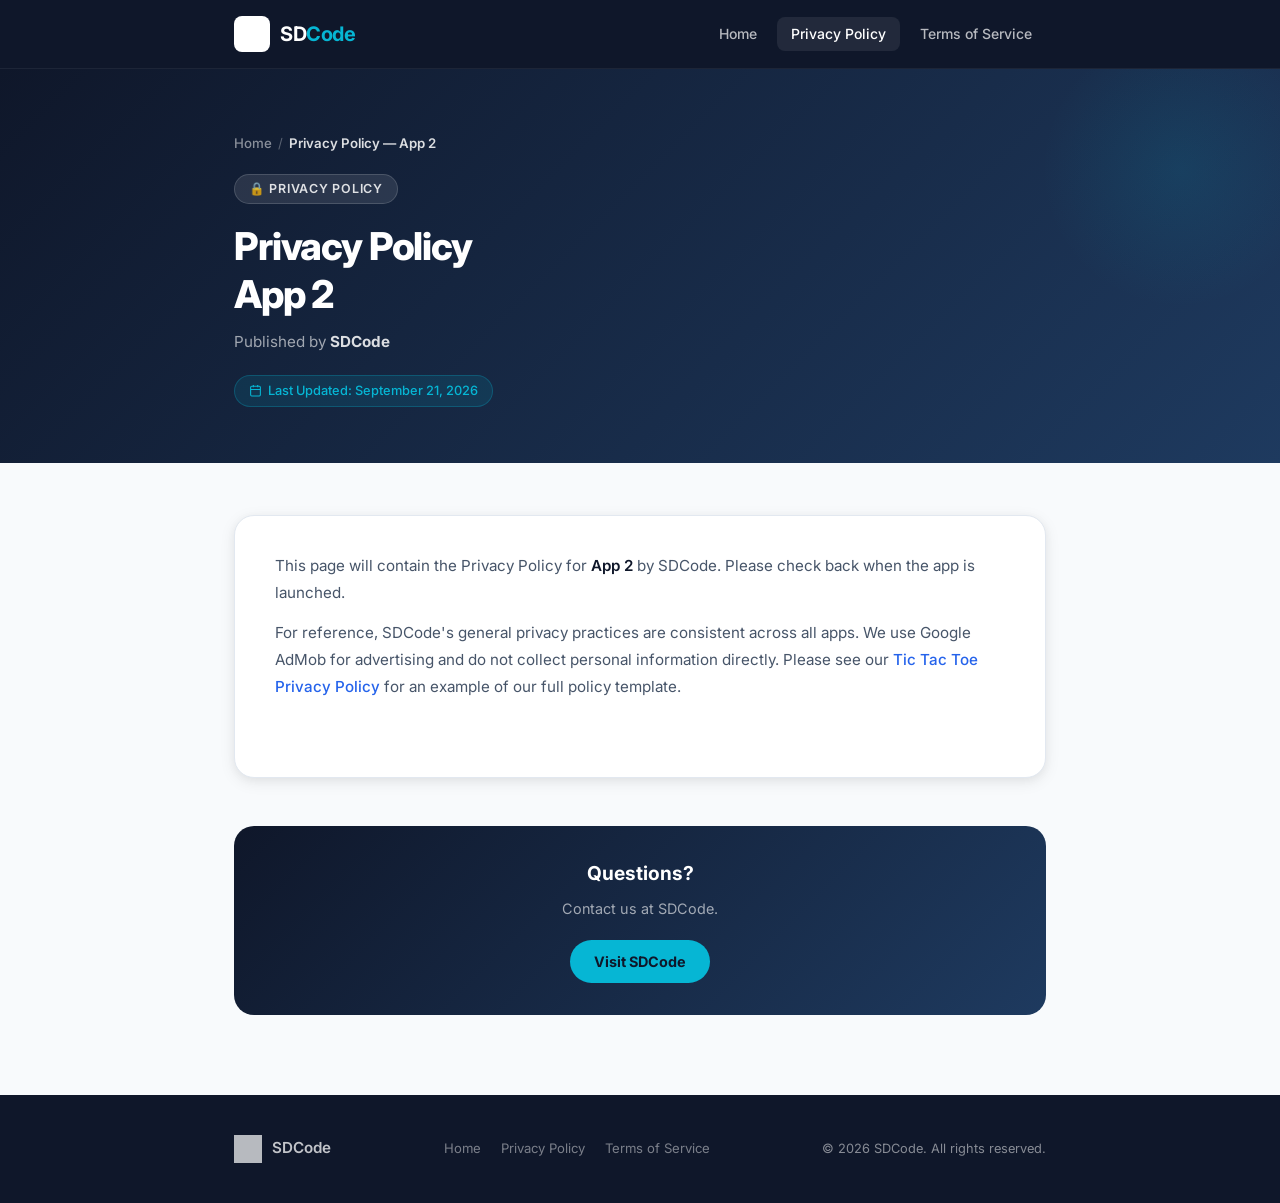
==== privacy-policy/app-2/index.html @ ae951890 "feat: Add professional site structure with privacy policies and terms of service - Redesigned index." ====
<!DOCTYPE html>
<html lang="en">
<head>
  <meta charset="UTF-8" />
  <meta name="viewport" content="width=device-width, initial-scale=1.0" />
  <title>Privacy Policy — App 2 | SDCode</title>
  <meta name="description" content="Privacy Policy for App 2 by SDCode." />
  <link rel="canonical" href="https://sdcode-official.github.io/privacy-policy/app-2/" />
  <link rel="icon" type="image/png" href="/assets/images/logo.png" />
  <link rel="stylesheet" href="/assets/css/style.css" />
</head>
<body>
  <header class="site-header">
    <div class="container">
      <a href="/" class="site-logo">
        <img src="/assets/images/logo.png" alt="SDCode Logo" />
        <span class="site-logo-text">SD<span>Code</span></span>
      </a>
      <nav class="site-nav">
        <a href="/">Home</a>
        <a href="/privacy-policy/app-2/" class="active">Privacy Policy</a>
        <a href="/terms-of-service/app-2/">Terms of Service</a>
      </nav>
    </div>
  </header>
  <section class="policy-header">
    <div class="container">
      <nav class="breadcrumb" style="margin-bottom:20px;padding:0;">
        <a href="/" style="color:rgba(255,255,255,0.5);">Home</a>
        <span class="sep" style="color:rgba(255,255,255,0.3);">/</span>
        <span class="current" style="color:rgba(255,255,255,0.85);">Privacy Policy — App 2</span>
      </nav>
      <div class="policy-badge">🔒 Privacy Policy</div>
      <h1>Privacy Policy<br />App 2</h1>
      <p>Published by <strong style="color:rgba(255,255,255,0.85);">SDCode</strong></p>
      <div class="updated-date">
        <svg width="13" height="13" fill="none" stroke="currentColor" stroke-width="2" viewBox="0 0 24 24"><rect x="3" y="4" width="18" height="18" rx="2"/><path d="M16 2v4M8 2v4M3 10h18"/></svg>
        Last Updated: September 21, 2026
      </div>
    </div>
  </section>
  <main class="policy-body">
    <div class="container">
      <div class="card">
        <div class="policy-section">
          <p>This page will contain the Privacy Policy for <strong>App 2</strong> by SDCode. Please check back when the app is launched.</p>
          <p>For reference, SDCode's general privacy practices are consistent across all apps. We use Google AdMob for advertising and do not collect personal information directly. Please see our <a href="/privacy-policy/tic-tac-toe/">Tic Tac Toe Privacy Policy</a> for an example of our full policy template.</p>
        </div>
      </div>
      <div class="contact-box">
        <h3>Questions?</h3>
        <p>Contact us at SDCode.</p>
        <a href="https://sdcode-official.github.io/" class="btn-contact">Visit SDCode</a>
      </div>
    </div>
  </main>
  <footer class="site-footer">
    <div class="container">
      <div class="footer-inner">
        <div class="footer-brand">
          <img src="/assets/images/logo.png" alt="SDCode" />
          <span class="footer-brand-name">SDCode</span>
        </div>
        <div class="footer-links">
          <a href="/">Home</a>
          <a href="/privacy-policy/app-2/">Privacy Policy</a>
          <a href="/terms-of-service/app-2/">Terms of Service</a>
        </div>
        <div class="footer-copy">&copy; <script>document.write(new Date().getFullYear())</script> SDCode. All rights reserved.</div>
      </div>
    </div>
  </footer>
</body>
</html>
---- assets/css/style.css ----
/* ============================================================
   SDCode — GitHub Pages Global Stylesheet
   https://sdcode-official.github.io/
   ============================================================ */

@import url('https://fonts.googleapis.com/css2?family=Inter:wght@300;400;500;600;700;800&display=swap');

/* ── Reset & Base ─────────────────────────────────────────── */
*, *::before, *::after { box-sizing: border-box; margin: 0; padding: 0; }

:root {
  --navy:       #0f172a;
  --navy-mid:   #1e3a5f;
  --navy-soft:  #1e293b;
  --blue:       #2563eb;
  --blue-light: #3b82f6;
  --blue-glow:  rgba(37, 99, 235, 0.15);
  --accent:     #06b6d4;
  --white:      #ffffff;
  --off-white:  #f8fafc;
  --gray-100:   #f1f5f9;
  --gray-200:   #e2e8f0;
  --gray-400:   #94a3b8;
  --gray-600:   #475569;
  --gray-800:   #1e293b;
  --text:       #0f172a;
  --text-muted: #64748b;
  --radius:     12px;
  --radius-lg:  20px;
  --shadow-sm:  0 1px 3px rgba(0,0,0,.08), 0 1px 2px rgba(0,0,0,.06);
  --shadow:     0 4px 16px rgba(0,0,0,.08), 0 2px 8px rgba(0,0,0,.04);
  --shadow-lg:  0 20px 48px rgba(0,0,0,.12), 0 8px 24px rgba(0,0,0,.06);
  --transition: 0.2s cubic-bezier(0.4, 0, 0.2, 1);
}

html { scroll-behavior: smooth; font-size: 16px; }

body {
  font-family: 'Inter', -apple-system, BlinkMacSystemFont, 'Segoe UI', sans-serif;
  background: var(--off-white);
  color: var(--text);
  line-height: 1.6;
  min-height: 100vh;
  display: flex;
  flex-direction: column;
  -webkit-font-smoothing: antialiased;
}

img { max-width: 100%; height: auto; display: block; }
a  { color: var(--blue); text-decoration: none; transition: color var(--transition); }
a:hover { color: var(--blue-light); text-decoration: underline; }

/* ── Layout Utilities ─────────────────────────────────────── */
.container {
  width: 100%;
  max-width: 860px;
  margin: 0 auto;
  padding: 0 24px;
}

.container--wide {
  max-width: 1100px;
}

/* ── Header / Nav ─────────────────────────────────────────── */
.site-header {
  background: var(--navy);
  border-bottom: 1px solid rgba(255,255,255,0.06);
  position: sticky;
  top: 0;
  z-index: 100;
  backdrop-filter: blur(12px);
}

.site-header .container {
  display: flex;
  align-items: center;
  justify-content: space-between;
  height: 68px;
  gap: 16px;
}

.site-logo {
  display: flex;
  align-items: center;
  gap: 10px;
  text-decoration: none;
}

.site-logo img {
  height: 36px;
  width: auto;
  filter: brightness(0) invert(1);
  border-radius: 8px;
}

.site-logo-text {
  font-size: 1.25rem;
  font-weight: 700;
  color: var(--white);
  letter-spacing: -0.02em;
}

.site-logo-text span {
  color: var(--accent);
}

.site-nav {
  display: flex;
  align-items: center;
  gap: 6px;
}

.site-nav a {
  color: rgba(255,255,255,0.7);
  font-size: 0.875rem;
  font-weight: 500;
  padding: 6px 14px;
  border-radius: 8px;
  text-decoration: none;
  transition: all var(--transition);
  white-space: nowrap;
}

.site-nav a:hover,
.site-nav a.active {
  color: var(--white);
  background: rgba(255,255,255,0.08);
}

/* ── Hero Section ─────────────────────────────────────────── */
.hero {
  background: linear-gradient(135deg, var(--navy) 0%, var(--navy-mid) 60%, #0c2461 100%);
  padding: 80px 0 72px;
  position: relative;
  overflow: hidden;
}

.hero::before {
  content: '';
  position: absolute;
  top: -60px; right: -60px;
  width: 360px; height: 360px;
  background: radial-gradient(circle, rgba(6,182,212,0.12) 0%, transparent 70%);
  pointer-events: none;
}

.hero::after {
  content: '';
  position: absolute;
  bottom: -80px; left: -40px;
  width: 300px; height: 300px;
  background: radial-gradient(circle, rgba(37,99,235,0.15) 0%, transparent 70%);
  pointer-events: none;
}

.hero-badge {
  display: inline-flex;
  align-items: center;
  gap: 6px;
  background: rgba(6,182,212,0.15);
  border: 1px solid rgba(6,182,212,0.3);
  color: var(--accent);
  font-size: 0.8rem;
  font-weight: 600;
  padding: 4px 12px;
  border-radius: 999px;
  margin-bottom: 20px;
  letter-spacing: 0.05em;
  text-transform: uppercase;
}

.hero h1 {
  font-size: clamp(2rem, 5vw, 3rem);
  font-weight: 800;
  color: var(--white);
  line-height: 1.2;
  letter-spacing: -0.03em;
  margin-bottom: 16px;
}

.hero h1 span { color: var(--accent); }

.hero p {
  font-size: 1.1rem;
  color: rgba(255,255,255,0.65);
  max-width: 520px;
  margin-bottom: 32px;
  line-height: 1.7;
}

.hero-meta {
  display: flex;
  align-items: center;
  gap: 24px;
  flex-wrap: wrap;
}

.hero-meta-item {
  display: flex;
  align-items: center;
  gap: 8px;
  color: rgba(255,255,255,0.55);
  font-size: 0.85rem;
}

.hero-meta-item svg {
  flex-shrink: 0;
  opacity: 0.7;
}

/* ── Page Content Area ────────────────────────────────────── */
.page-content {
  flex: 1;
  padding: 56px 0 80px;
}

/* ── Cards ────────────────────────────────────────────────── */
.card {
  background: var(--white);
  border: 1px solid var(--gray-200);
  border-radius: var(--radius-lg);
  padding: 36px 40px;
  box-shadow: var(--shadow);
  margin-bottom: 24px;
}

.card:last-child { margin-bottom: 0; }

/* ── App Cards Grid (homepage) ────────────────────────────── */
.apps-grid {
  display: grid;
  grid-template-columns: repeat(auto-fill, minmax(300px, 1fr));
  gap: 20px;
  margin-top: 40px;
}

.app-card {
  background: var(--white);
  border: 1px solid var(--gray-200);
  border-radius: var(--radius-lg);
  padding: 28px;
  box-shadow: var(--shadow-sm);
  transition: all var(--transition);
  text-decoration: none;
  color: inherit;
  display: flex;
  flex-direction: column;
  gap: 16px;
}

.app-card:hover {
  transform: translateY(-3px);
  box-shadow: var(--shadow-lg);
  border-color: var(--blue-light);
  text-decoration: none;
  color: inherit;
}

.app-card-icon {
  width: 56px;
  height: 56px;
  background: linear-gradient(135deg, var(--navy) 0%, var(--navy-mid) 100%);
  border-radius: 14px;
  display: flex;
  align-items: center;
  justify-content: center;
  font-size: 1.75rem;
  flex-shrink: 0;
}

.app-card-name {
  font-size: 1.1rem;
  font-weight: 700;
  color: var(--text);
  margin-bottom: 4px;
}

.app-card-desc {
  font-size: 0.875rem;
  color: var(--text-muted);
  line-height: 1.5;
}

.app-card-links {
  display: flex;
  gap: 10px;
  flex-wrap: wrap;
  margin-top: auto;
}

.link-pill {
  display: inline-flex;
  align-items: center;
  gap: 5px;
  font-size: 0.78rem;
  font-weight: 600;
  padding: 5px 12px;
  border-radius: 999px;
  border: 1.5px solid var(--gray-200);
  color: var(--text-muted);
  text-decoration: none;
  transition: all var(--transition);
}

.link-pill:hover {
  border-color: var(--blue);
  color: var(--blue);
  background: var(--blue-glow);
  text-decoration: none;
}

/* ── Section Heading ──────────────────────────────────────── */
.section-heading {
  font-size: 0.72rem;
  font-weight: 700;
  letter-spacing: 0.1em;
  text-transform: uppercase;
  color: var(--blue);
  margin-bottom: 8px;
}

.section-title {
  font-size: 1.75rem;
  font-weight: 800;
  color: var(--text);
  letter-spacing: -0.02em;
  margin-bottom: 12px;
}

.section-subtitle {
  font-size: 1rem;
  color: var(--text-muted);
  line-height: 1.6;
}

/* ── Policy / ToS Content Styles ──────────────────────────── */
.policy-header {
  background: linear-gradient(135deg, var(--navy) 0%, var(--navy-mid) 100%);
  padding: 64px 0 56px;
  position: relative;
  overflow: hidden;
}

.policy-header::before {
  content: '';
  position: absolute;
  top: -40px; right: -40px;
  width: 280px; height: 280px;
  background: radial-gradient(circle, rgba(6,182,212,0.1) 0%, transparent 70%);
}

.policy-badge {
  display: inline-flex;
  align-items: center;
  gap: 6px;
  background: rgba(255,255,255,0.1);
  border: 1px solid rgba(255,255,255,0.15);
  color: rgba(255,255,255,0.85);
  font-size: 0.78rem;
  font-weight: 600;
  padding: 4px 14px;
  border-radius: 999px;
  margin-bottom: 18px;
  letter-spacing: 0.06em;
  text-transform: uppercase;
}

.policy-header h1 {
  font-size: clamp(1.6rem, 4vw, 2.4rem);
  font-weight: 800;
  color: var(--white);
  letter-spacing: -0.03em;
  margin-bottom: 12px;
  line-height: 1.25;
}

.policy-header p {
  font-size: 0.95rem;
  color: rgba(255,255,255,0.6);
}

.policy-header .updated-date {
  margin-top: 20px;
  display: inline-flex;
  align-items: center;
  gap: 6px;
  background: rgba(6,182,212,0.12);
  border: 1px solid rgba(6,182,212,0.25);
  color: var(--accent);
  font-size: 0.8rem;
  font-weight: 500;
  padding: 5px 14px;
  border-radius: 999px;
}

.policy-body {
  flex: 1;
  padding: 52px 0 80px;
}

.policy-toc {
  background: var(--gray-100);
  border: 1px solid var(--gray-200);
  border-radius: var(--radius);
  padding: 24px 28px;
  margin-bottom: 32px;
}

.policy-toc h3 {
  font-size: 0.8rem;
  font-weight: 700;
  letter-spacing: 0.08em;
  text-transform: uppercase;
  color: var(--text-muted);
  margin-bottom: 14px;
}

.policy-toc ol {
  padding-left: 18px;
  display: flex;
  flex-direction: column;
  gap: 6px;
}

.policy-toc li a {
  font-size: 0.9rem;
  color: var(--blue);
  font-weight: 500;
  text-decoration: none;
}

.policy-toc li a:hover { text-decoration: underline; }

.policy-section {
  margin-bottom: 40px;
  scroll-margin-top: 88px;
}

.policy-section h2 {
  font-size: 1.25rem;
  font-weight: 700;
  color: var(--text);
  margin-bottom: 14px;
  padding-bottom: 10px;
  border-bottom: 2px solid var(--gray-100);
  display: flex;
  align-items: center;
  gap: 10px;
}

.policy-section h2 .section-num {
  display: inline-flex;
  align-items: center;
  justify-content: center;
  width: 28px;
  height: 28px;
  background: linear-gradient(135deg, var(--navy) 0%, var(--navy-mid) 100%);
  color: var(--white);
  font-size: 0.75rem;
  font-weight: 700;
  border-radius: 8px;
  flex-shrink: 0;
}

.policy-section p {
  font-size: 0.95rem;
  color: var(--gray-600);
  line-height: 1.8;
  margin-bottom: 12px;
}

.policy-section ul, .policy-section ol {
  padding-left: 20px;
  margin-bottom: 14px;
  display: flex;
  flex-direction: column;
  gap: 7px;
}

.policy-section li {
  font-size: 0.95rem;
  color: var(--gray-600);
  line-height: 1.7;
}

.policy-section strong { color: var(--text); font-weight: 600; }

.policy-section a {
  color: var(--blue);
  font-weight: 500;
}

.info-box {
  background: linear-gradient(135deg, rgba(37,99,235,0.06) 0%, rgba(6,182,212,0.04) 100%);
  border: 1px solid rgba(37,99,235,0.15);
  border-left: 4px solid var(--blue);
  border-radius: 0 var(--radius) var(--radius) 0;
  padding: 16px 20px;
  margin: 20px 0;
}

.info-box p {
  margin: 0;
  font-size: 0.9rem;
  color: var(--navy-soft);
}

.contact-box {
  background: linear-gradient(135deg, var(--navy) 0%, var(--navy-mid) 100%);
  border-radius: var(--radius-lg);
  padding: 32px 36px;
  text-align: center;
  margin-top: 48px;
}

.contact-box h3 {
  font-size: 1.2rem;
  font-weight: 700;
  color: var(--white);
  margin-bottom: 8px;
}

.contact-box p {
  font-size: 0.9rem;
  color: rgba(255,255,255,0.6);
  margin-bottom: 20px;
}

.contact-box a.btn-contact {
  display: inline-flex;
  align-items: center;
  gap: 8px;
  background: var(--accent);
  color: var(--navy);
  font-weight: 700;
  font-size: 0.9rem;
  padding: 10px 24px;
  border-radius: 999px;
  text-decoration: none;
  transition: all var(--transition);
}

.contact-box a.btn-contact:hover {
  background: #22d3ee;
  transform: scale(1.03);
  text-decoration: none;
}

/* ── Breadcrumb ───────────────────────────────────────────── */
.breadcrumb {
  display: flex;
  align-items: center;
  gap: 6px;
  padding: 14px 0;
  font-size: 0.83rem;
  color: var(--text-muted);
  flex-wrap: wrap;
}

.breadcrumb a {
  color: var(--text-muted);
  text-decoration: none;
  font-weight: 500;
}

.breadcrumb a:hover { color: var(--blue); }

.breadcrumb .sep {
  color: var(--gray-400);
  user-select: none;
}

.breadcrumb .current {
  color: var(--text);
  font-weight: 600;
}

/* ── Footer ───────────────────────────────────────────────── */
.site-footer {
  background: var(--navy);
  color: rgba(255,255,255,0.5);
  padding: 40px 0;
  margin-top: auto;
}

.footer-inner {
  display: flex;
  align-items: center;
  justify-content: space-between;
  gap: 20px;
  flex-wrap: wrap;
}

.footer-brand {
  display: flex;
  align-items: center;
  gap: 10px;
}

.footer-brand img {
  height: 28px;
  filter: brightness(0) invert(1);
  opacity: 0.7;
}

.footer-brand-name {
  font-size: 0.95rem;
  font-weight: 600;
  color: rgba(255,255,255,0.75);
}

.footer-copy {
  font-size: 0.8rem;
  line-height: 1.5;
  text-align: right;
}

.footer-links {
  display: flex;
  gap: 20px;
  flex-wrap: wrap;
}

.footer-links a {
  color: rgba(255,255,255,0.45);
  font-size: 0.82rem;
  text-decoration: none;
  transition: color var(--transition);
}

.footer-links a:hover { color: rgba(255,255,255,0.85); text-decoration: none; }

/* ── Responsive ───────────────────────────────────────────── */
@media (max-width: 640px) {
  .card { padding: 24px 20px; }
  .hero { padding: 56px 0 48px; }
  .hero h1 { font-size: 1.8rem; }
  .policy-header { padding: 48px 0 40px; }
  .apps-grid { grid-template-columns: 1fr; }
  .footer-inner { flex-direction: column; align-items: flex-start; }
  .footer-copy { text-align: left; }
  .site-nav { display: none; }
  .contact-box { padding: 24px 20px; }
}
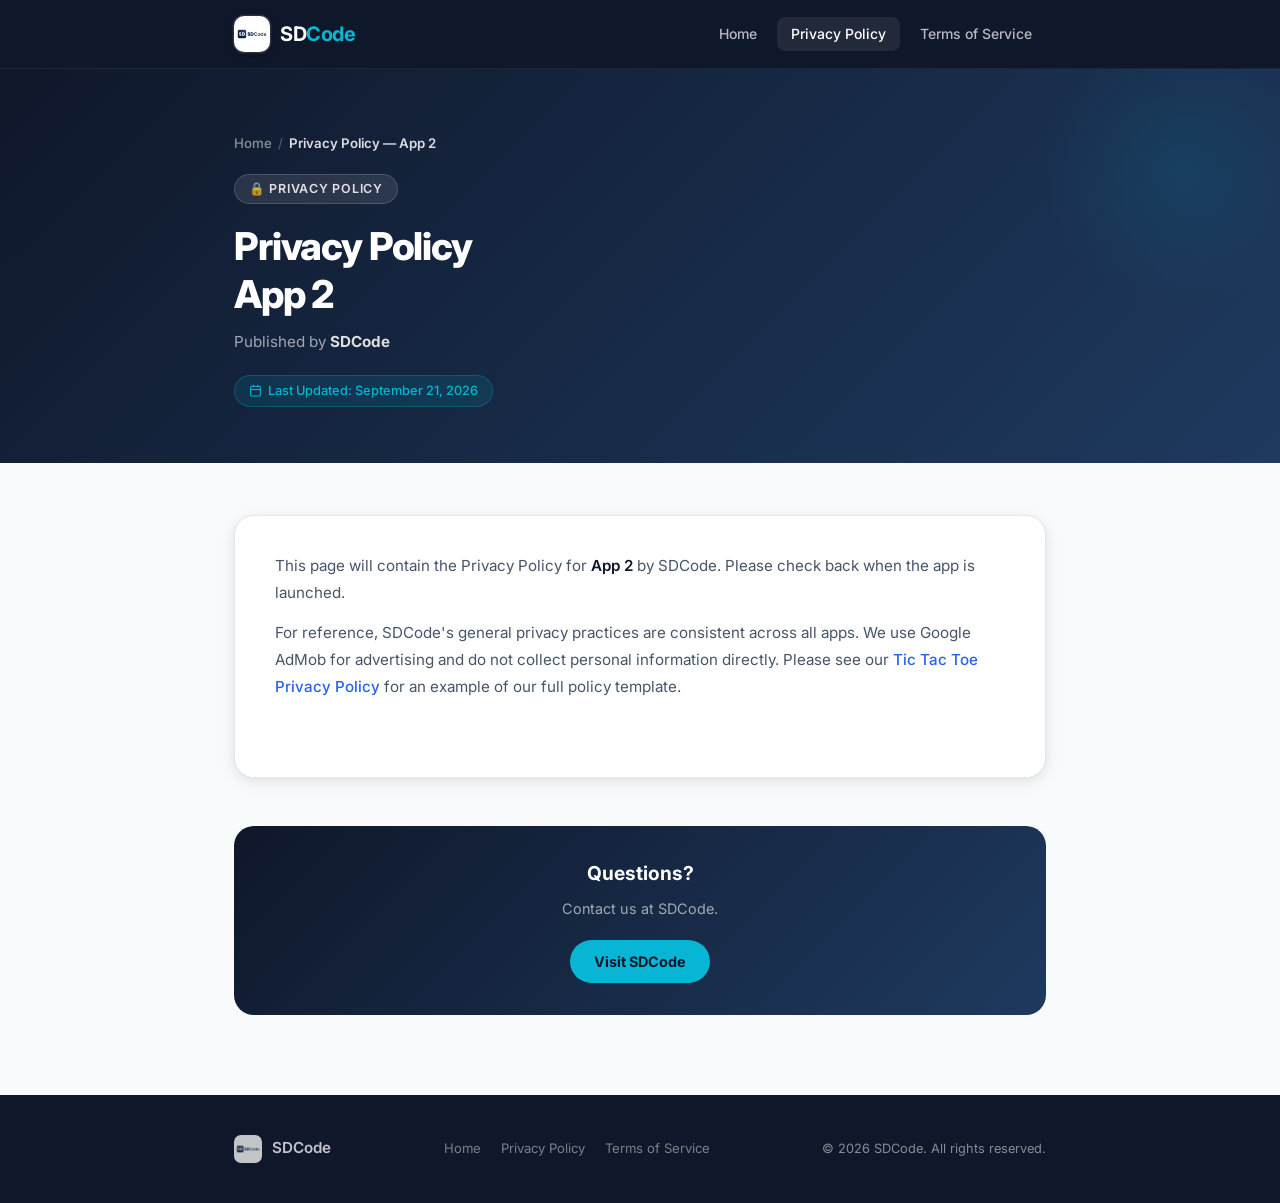
==== commit a1e0c555: "fix: Pre-publish cleanup - Hide App 2 and App 3 cards from homepage - Add .nojekyll so GitHub Pages " ====
--- a/privacy-policy/app-2/index.html
+++ b/privacy-policy/app-2/index.html
@@ -5,6 +5,7 @@
   <meta name="viewport" content="width=device-width, initial-scale=1.0" />
   <title>Privacy Policy — App 2 | SDCode</title>
   <meta name="description" content="Privacy Policy for App 2 by SDCode." />
+  <meta name="robots" content="noindex, nofollow" />
   <link rel="canonical" href="https://sdcode-official.github.io/privacy-policy/app-2/" />
   <link rel="icon" type="image/png" href="/assets/images/logo.png" />
   <link rel="stylesheet" href="/assets/css/style.css" />
@@ -66,7 +67,7 @@
           <a href="/privacy-policy/app-2/">Privacy Policy</a>
           <a href="/terms-of-service/app-2/">Terms of Service</a>
         </div>
-        <div class="footer-copy">&copy; <script>document.write(new Date().getFullYear())</script> SDCode. All rights reserved.</div>
+        <div class="footer-copy">&copy; 2026 SDCode. All rights reserved.</div>
       </div>
     </div>
   </footer>
--- a/assets/css/style.css
+++ b/assets/css/style.css
@@ -90,8 +90,8 @@
 .site-logo img {
   height: 36px;
   width: auto;
-  filter: brightness(0) invert(1);
-  border-radius: 8px;
+  border-radius: 10px;
+  box-shadow: 0 0 0 1.5px rgba(255,255,255,0.12), 0 2px 8px rgba(0,0,0,0.35);
 }
 
 .site-logo-text {
@@ -235,6 +235,11 @@
   margin-top: 40px;
 }
 
+/* Single app — constrain card width so it doesn't stretch full page */
+.apps-grid--single {
+  grid-template-columns: minmax(300px, 420px);
+}
+
 .app-card {
   background: var(--white);
   border: 1px solid var(--gray-200);
@@ -600,8 +605,8 @@
 
 .footer-brand img {
   height: 28px;
-  filter: brightness(0) invert(1);
-  opacity: 0.7;
+  border-radius: 7px;
+  opacity: 0.75;
 }
 
 .footer-brand-name {
